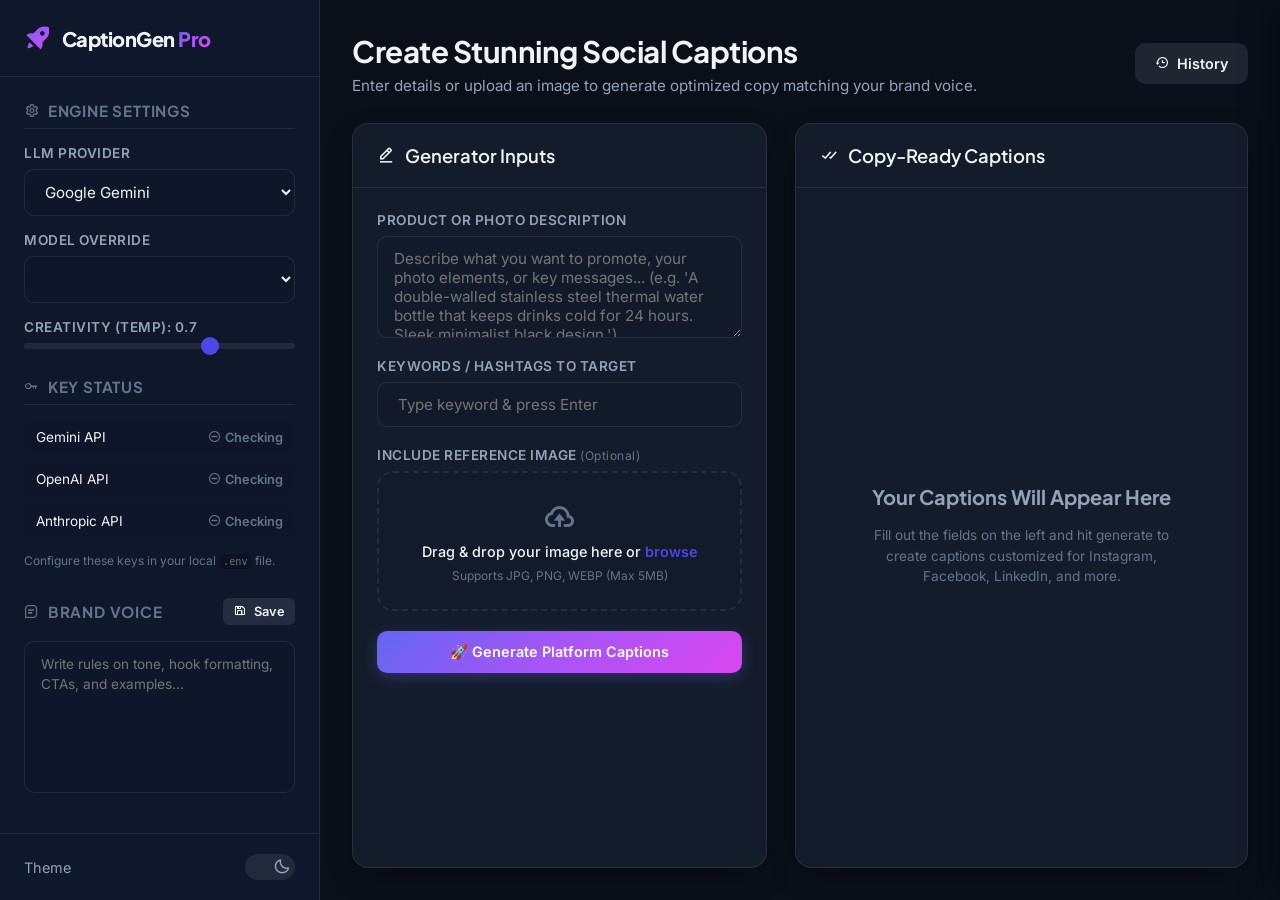
==== static/index.html @ d882953b "Added deepseek model from omniroute" ====
<!DOCTYPE html>
<html lang="en" data-theme="dark">
<head>
    <meta charset="UTF-8">
    <meta name="viewport" content="width=device-width, initial-scale=1.0">
    <title>CaptionGen Pro 🚀 - AI Social Media Caption Generator</title>
    <!-- Google Fonts -->
    <link rel="preconnect" href="https://fonts.googleapis.com">
    <link rel="preconnect" href="https://fonts.gstatic.com" crossorigin>
    <link href="https://fonts.googleapis.com/css2?family=Plus+Jakarta+Sans:wght@300;400;500;600;700;800&family=Inter:wght@300;400;500;600;700&display=swap" rel="stylesheet">
    <!-- Boxicons for modern icons -->
    <link href="https://unpkg.com/boxicons@2.1.4/css/boxicons.min.css" rel="stylesheet">
    <!-- Custom Styles -->
    <link rel="stylesheet" href="/static/styles.css">
</head>
<body>
    <div class="app-container">
        <!-- Sidebar: Configuration & Settings -->
        <aside class="sidebar">
            <div class="sidebar-header">
                <div class="logo">
                    <i class="bx bxs-rocket logo-icon"></i>
                    <span>CaptionGen <span class="accent-text">Pro</span></span>
                </div>
            </div>
            
            <div class="sidebar-content">
                <!-- LLM Provider Settings Card -->
                <div class="settings-group">
                    <h3><i class="bx bx-cog"></i> Engine Settings</h3>
                    
                    <div class="form-control">
                        <label for="provider-select">LLM Provider</label>
                        <select id="provider-select">
                            <option value="gemini">Google Gemini</option>
                            <option value="openai">OpenAI</option>
                            <option value="anthropic">Anthropic (Claude)</option>
                        </select>
                    </div>

                    <div class="form-control">
                        <label for="model-select">Model Override</label>
                        <select id="model-select">
                            <!-- Dynamic options populated by app.js -->
                        </select>
                    </div>

                    <div class="form-control">
                        <label for="temp-slider">Creativity (Temp): <span id="temp-val">0.7</span></label>
                        <input type="range" id="temp-slider" min="0.0" max="1.0" step="0.1" value="0.7">
                    </div>
                </div>

                <!-- API Key Status Badge list -->
                <div class="settings-group">
                    <h3><i class="bx bx-key"></i> Key Status</h3>
                    <div class="status-list">
                        <div class="status-item" id="status-gemini">
                            <span class="status-label">Gemini API</span>
                            <span class="status-indicator pending"><i class="bx bx-minus-circle"></i> Checking</span>
                        </div>
                        <div class="status-item" id="status-openai">
                            <span class="status-label">OpenAI API</span>
                            <span class="status-indicator pending"><i class="bx bx-minus-circle"></i> Checking</span>
                        </div>
                        <div class="status-item" id="status-anthropic">
                            <span class="status-label">Anthropic API</span>
                            <span class="status-indicator pending"><i class="bx bx-minus-circle"></i> Checking</span>
                        </div>
                    </div>
                    <p class="status-tip">Configure these keys in your local <code>.env</code> file.</p>
                </div>

                <!-- Brand Voice Editor Card -->
                <div class="settings-group voice-settings">
                    <div class="voice-header">
                        <h3><i class="bx bx-message-square-detail"></i> Brand Voice</h3>
                        <button id="save-voice-btn" class="btn btn-icon-small" title="Save brand voice rules"><i class="bx bx-save"></i> Save</button>
                    </div>
                    <textarea id="brand-voice-editor" placeholder="Write rules on tone, hook formatting, CTAs, and examples..."></textarea>
                    <span id="voice-save-status" class="save-status-text"></span>
                </div>
            </div>
            
            <div class="sidebar-footer">
                <div class="theme-toggle-container">
                    <span>Theme</span>
                    <button id="theme-toggle-btn" class="theme-btn">
                        <i class="bx bx-moon moon-icon"></i>
                        <i class="bx bx-sun sun-icon"></i>
                    </button>
                </div>
            </div>
        </aside>

        <!-- Main Workspace -->
        <main class="main-content">
            <!-- App Header -->
            <header class="main-header">
                <div class="header-info">
                    <h1>Create Stunning Social Captions</h1>
                    <p>Enter details or upload an image to generate optimized copy matching your brand voice.</p>
                </div>
                <div class="quick-stats">
                    <button class="btn btn-secondary" id="history-toggle-btn"><i class="bx bx-history"></i> History</button>
                </div>
            </header>

            <div class="workspace-grid">
                <!-- Left Panel: Inputs -->
                <section class="workspace-card input-panel">
                    <div class="card-header">
                        <h2><i class="bx bx-edit-alt"></i> Generator Inputs</h2>
                    </div>
                    
                    <form id="generator-form" class="card-body">
                        <!-- Product/Photo Description -->
                        <div class="form-control">
                            <label for="prompt-desc">Product or Photo Description</label>
                            <textarea id="prompt-desc" rows="4" placeholder="Describe what you want to promote, your photo elements, or key messages... (e.g. 'A double-walled stainless steel thermal water bottle that keeps drinks cold for 24 hours. Sleek minimalist black design.')"></textarea>
                        </div>

                        <!-- Keyword Tag Creator -->
                        <div class="form-control">
                            <label for="keyword-input">Keywords / Hashtags to Target</label>
                            <div class="tags-input-container">
                                <div id="tags-badge-list" class="tags-badge-list"></div>
                                <input type="text" id="keyword-input" placeholder="Type keyword & press Enter">
                            </div>
                        </div>

                        <!-- Image Upload Drag-and-Drop Area -->
                        <div class="form-control">
                            <label>Include Reference Image <span class="optional-lbl">(Optional)</span></label>
                            <div class="drop-zone" id="image-drop-zone">
                                <div class="drop-zone-prompt">
                                    <i class="bx bx-cloud-upload upload-icon"></i>
                                    <p class="drop-prompt-text">Drag & drop your image here or <span class="browse-link">browse</span></p>
                                    <p class="drop-mime-text">Supports JPG, PNG, WEBP (Max 5MB)</p>
                                </div>
                                <input type="file" id="image-upload-file" accept="image/*" class="drop-zone-input">
                                <div class="image-preview-container hidden" id="image-preview-container">
                                    <img src="" id="image-preview-img" alt="Uploaded Thumbnail">
                                    <button type="button" class="btn-remove-preview" id="btn-remove-preview" title="Remove image">
                                        <i class="bx bx-x"></i>
                                    </button>
                                </div>
                            </div>
                        </div>

                        <!-- CTA Button -->
                        <button type="submit" class="btn btn-primary btn-generate" id="btn-submit-generate">
                            <span>🚀 Generate Platform Captions</span>
                            <div class="spinner hidden" id="btn-spinner"></div>
                        </button>
                    </form>
                </section>

                <!-- Right Panel: Caption Outputs -->
                <section class="workspace-card output-panel">
                    <div class="card-header">
                        <h2><i class="bx bx-check-double"></i> Copy-Ready Captions</h2>
                        <div class="output-actions">
                            <button id="copy-all-btn" class="btn btn-secondary btn-small hidden"><i class="bx bx-copy-alt"></i> Copy All</button>
                            <button id="download-txt-btn" class="btn btn-secondary btn-small hidden"><i class="bx bx-download"></i> Download</button>
                        </div>
                    </div>
                    
                    <div class="card-body output-body">
                        <!-- Welcome message / Placeholder before generation -->
                        <div class="output-placeholder" id="output-placeholder">
                            <i class="bx bx-magic-wand placeholder-icon"></i>
                            <h3>Your Captions Will Appear Here</h3>
                            <p>Fill out the fields on the left and hit generate to create captions customized for Instagram, Facebook, LinkedIn, and more.</p>
                        </div>

                        <!-- Generation Loading Screen -->
                        <div class="generation-loader hidden" id="generation-loader">
                            <div class="loader-waves">
                                <span></span>
                                <span></span>
                                <span></span>
                            </div>
                            <h3 id="loader-status-text">AI is reading guidelines...</h3>
                            <p>Crafting brand-tailored CTAs and formatting tags...</p>
                        </div>

                        <!-- Caption Outputs Container -->
                        <div class="captions-results-container hidden" id="captions-results-container">
                            
                            <!-- Tab Headers -->
                            <div class="tabs-nav" id="captions-tabs-nav">
                                <button class="tab-btn active" data-platform="instagram"><i class="bx bxl-instagram"></i> Instagram</button>
                                <button class="tab-btn" data-platform="facebook"><i class="bx bxl-facebook-circle"></i> Facebook</button>
                                <button class="tab-btn" data-platform="linkedin"><i class="bx bxl-linkedin-square"></i> LinkedIn</button>
                                <button class="tab-btn" data-platform="variation_1"><i class="bx bx-star"></i> Variation 1</button>
                                <button class="tab-btn" data-platform="variation_2"><i class="bx bx-bulb"></i> Variation 2</button>
                            </div>

                            <!-- Tab Contents -->
                            <div class="tabs-content" id="captions-tabs-content">
                                <!-- Dynamic platform cards loaded by app.js -->
                                <div class="tab-pane active" id="pane-instagram">
                                    <div class="caption-card-meta">
                                        <span class="count-badge" id="char-count-instagram">Characters: 0</span>
                                        <span class="count-badge" id="hashtag-count-instagram">Hashtags: 0</span>
                                        <button class="btn btn-icon-small btn-edit-toggle" data-platform="instagram" title="Edit text"><i class="bx bx-edit"></i> Edit</button>
                                    </div>
                                    <div class="caption-text-area">
                                        <textarea id="text-instagram" readonly class="caption-text-output"></textarea>
                                    </div>
                                    <button class="btn btn-success copy-single-btn" data-platform="instagram">
                                        <i class="bx bx-copy"></i> Copy Instagram Caption
                                    </button>
                                </div>

                                <div class="tab-pane" id="pane-facebook">
                                    <div class="caption-card-meta">
                                        <span class="count-badge" id="char-count-facebook">Characters: 0</span>
                                        <span class="count-badge" id="hashtag-count-facebook">Hashtags: 0</span>
                                        <button class="btn btn-icon-small btn-edit-toggle" data-platform="facebook" title="Edit text"><i class="bx bx-edit"></i> Edit</button>
                                    </div>
                                    <div class="caption-text-area">
                                        <textarea id="text-facebook" readonly class="caption-text-output"></textarea>
                                    </div>
                                    <button class="btn btn-success copy-single-btn" data-platform="facebook">
                                        <i class="bx bx-copy"></i> Copy Facebook Caption
                                    </button>
                                </div>

                                <div class="tab-pane" id="pane-linkedin">
                                    <div class="caption-card-meta">
                                        <span class="count-badge" id="char-count-linkedin">Characters: 0</span>
                                        <span class="count-badge" id="hashtag-count-linkedin">Hashtags: 0</span>
                                        <button class="btn btn-icon-small btn-edit-toggle" data-platform="linkedin" title="Edit text"><i class="bx bx-edit"></i> Edit</button>
                                    </div>
                                    <div class="caption-text-area">
                                        <textarea id="text-linkedin" readonly class="caption-text-output"></textarea>
                                    </div>
                                    <button class="btn btn-success copy-single-btn" data-platform="linkedin">
                                        <i class="bx bx-copy"></i> Copy LinkedIn Caption
                                    </button>
                                </div>

                                <div class="tab-pane" id="pane-variation_1">
                                    <div class="caption-card-meta">
                                        <span class="count-badge" id="char-count-variation_1">Characters: 0</span>
                                        <span class="count-badge" id="hashtag-count-variation_1">Hashtags: 0</span>
                                        <button class="btn btn-icon-small btn-edit-toggle" data-platform="variation_1" title="Edit text"><i class="bx bx-edit"></i> Edit</button>
                                    </div>
                                    <div class="caption-text-area">
                                        <textarea id="text-variation_1" readonly class="caption-text-output"></textarea>
                                    </div>
                                    <button class="btn btn-success copy-single-btn" data-platform="variation_1">
                                        <i class="bx bx-copy"></i> Copy Variation 1
                                    </button>
                                </div>

                                <div class="tab-pane" id="pane-variation_2">
                                    <div class="caption-card-meta">
                                        <span class="count-badge" id="char-count-variation_2">Characters: 0</span>
                                        <span class="count-badge" id="hashtag-count-variation_2">Hashtags: 0</span>
                                        <button class="btn btn-icon-small btn-edit-toggle" data-platform="variation_2" title="Edit text"><i class="bx bx-edit"></i> Edit</button>
                                    </div>
                                    <div class="caption-text-area">
                                        <textarea id="text-variation_2" readonly class="caption-text-output"></textarea>
                                    </div>
                                    <button class="btn btn-success copy-single-btn" data-platform="variation_2">
                                        <i class="bx bx-copy"></i> Copy Variation 2
                                    </button>
                                </div>
                            </div>
                        </div>
                    </div>
                </section>
            </div>
        </main>

        <!-- Slide-out Drawer: Generation History -->
        <div class="history-drawer-overlay" id="history-overlay"></div>
        <div class="history-drawer" id="history-drawer">
            <div class="drawer-header">
                <h2><i class="bx bx-history"></i> Generation History</h2>
                <button id="history-close-btn" class="btn btn-close-drawer"><i class="bx bx-x"></i></button>
            </div>
            <div class="drawer-body" id="history-list-container">
                <!-- Populated dynamically by app.js -->
            </div>
        </div>
    </div>

    <!-- Notification Toast -->
    <div id="toast-notification" class="toast hidden">
        <i class="bx bx-check-circle toast-icon"></i>
        <span id="toast-message" class="toast-message">Copied to clipboard!</span>
    </div>

    <!-- Custom Logic Script -->
    <script src="/static/app.js"></script>
</body>
</html>
---- static/styles.css ----
/* ==============================================================================
   DESIGN SYSTEM - CSS VARIABLES
   ============================================================================== */
:root {
    /* Color Palette - Dark Mode (Default) */
    --bg-main: #0b0f19;
    --bg-sidebar: #0f172a;
    --bg-card: rgba(30, 41, 59, 0.55);
    --border-color: rgba(255, 255, 255, 0.08);
    --border-focus: #6366f1;
    --text-primary: #f1f5f9;
    --text-secondary: #94a3b8;
    --text-muted: #64748b;
    --accent: #4f46e5;
    --accent-gradient: linear-gradient(135deg, #6366f1 0%, #a855f7 50%, #d946ef 100%);
    --accent-glow: rgba(99, 102, 241, 0.15);
    
    /* Semantic Status Colors */
    --color-success: #10b981;
    --color-warning: #f59e0b;
    --color-error: #ef4444;
    --color-info: #06b6d4;
    
    /* Social Brand Colors */
    --color-instagram: linear-gradient(45deg, #f9ce34, #ee2a7b, #6228d7);
    --color-facebook: #1877F2;
    --color-linkedin: #0077B5;
    --color-variation: #ff5722;
    
    /* Layout Configs */
    --sidebar-width: 320px;
    --border-radius-lg: 16px;
    --border-radius-md: 10px;
    --border-radius-sm: 6px;
    --transition-smooth: all 0.3s cubic-bezier(0.4, 0, 0.2, 1);
    --font-main: 'Inter', sans-serif;
    --font-heading: 'Plus Jakarta Sans', sans-serif;
    --box-shadow-premium: 0 10px 30px -10px rgba(0, 0, 0, 0.5);
    --backdrop-blur-val: blur(16px);
}

[data-theme="light"] {
    /* Color Palette - Light Mode */
    --bg-main: #f8fafc;
    --bg-sidebar: #ffffff;
    --bg-card: rgba(255, 255, 255, 0.75);
    --border-color: rgba(0, 0, 0, 0.08);
    --border-focus: #4f46e5;
    --text-primary: #0f172a;
    --text-secondary: #475569;
    --text-muted: #94a3b8;
    --accent: #6366f1;
    --accent-gradient: linear-gradient(135deg, #4f46e5 0%, #8b5cf6 50%, #ec4899 100%);
    --accent-glow: rgba(79, 70, 229, 0.08);
    --box-shadow-premium: 0 10px 30px -10px rgba(0, 0, 0, 0.08);
}

/* ==============================================================================
   RESET & BASE STYLES
   ============================================================================== */
* {
    margin: 0;
    padding: 0;
    box-sizing: border-box;
}

body {
    font-family: var(--font-main);
    background-color: var(--bg-main);
    color: var(--text-primary);
    overflow-x: hidden;
    height: 100vh;
    transition: background-color 0.4s ease, color 0.4s ease;
}

code {
    font-family: Consolas, Monaco, monospace;
    background: rgba(0,0,0,0.2);
    padding: 2px 4px;
    border-radius: 4px;
    font-size: 0.85em;
}

/* ==============================================================================
   LAYOUT & CONTAINERS
   ============================================================================== */
.app-container {
    display: flex;
    width: 100vw;
    height: 100vh;
    position: relative;
}

/* Sidebar Layout */
.sidebar {
    width: var(--sidebar-width);
    background-color: var(--bg-sidebar);
    border-right: 1px solid var(--border-color);
    display: flex;
    flex-direction: column;
    flex-shrink: 0;
    height: 100%;
    z-index: 10;
    transition: var(--transition-smooth);
}

.sidebar-header {
    padding: 24px;
    border-bottom: 1px solid var(--border-color);
}

.logo {
    display: flex;
    align-items: center;
    gap: 10px;
    font-family: var(--font-heading);
    font-size: 1.25rem;
    font-weight: 800;
    letter-spacing: -0.5px;
}

.logo-icon {
    font-size: 1.75rem;
    background: var(--accent-gradient);
    -webkit-background-clip: text;
    -webkit-text-fill-color: transparent;
}

.accent-text {
    background: var(--accent-gradient);
    -webkit-background-clip: text;
    -webkit-text-fill-color: transparent;
}

.sidebar-content {
    flex: 1;
    overflow-y: auto;
    padding: 24px;
    display: flex;
    flex-direction: column;
    gap: 28px;
}

/* Scrollbar customization */
::-webkit-scrollbar {
    width: 6px;
    height: 6px;
}
::-webkit-scrollbar-track {
    background: transparent;
}
::-webkit-scrollbar-thumb {
    background: rgba(100, 116, 139, 0.2);
    border-radius: 10px;
}
::-webkit-scrollbar-thumb:hover {
    background: rgba(100, 116, 139, 0.4);
}

.sidebar-footer {
    padding: 20px 24px;
    border-top: 1px solid var(--border-color);
}

/* Main Content Workspace */
.main-content {
    flex: 1;
    display: flex;
    flex-direction: column;
    height: 100%;
    overflow-y: auto;
    padding: 32px;
}

.main-header {
    display: flex;
    justify-content: space-between;
    align-items: center;
    margin-bottom: 28px;
    gap: 20px;
}

.main-header h1 {
    font-family: var(--font-heading);
    font-size: 1.85rem;
    font-weight: 700;
    letter-spacing: -0.5px;
    margin-bottom: 6px;
}

.main-header p {
    color: var(--text-secondary);
    font-size: 0.95rem;
}

.workspace-grid {
    display: grid;
    grid-template-columns: 1.1fr 1.2fr;
    gap: 28px;
    flex: 1;
    min-height: 0;
}

/* ==============================================================================
   CARDS & WRAPPERS
   ============================================================================== */
.workspace-card {
    background: var(--bg-card);
    backdrop-filter: var(--backdrop-blur-val);
    -webkit-backdrop-filter: var(--backdrop-blur-val);
    border: 1px solid var(--border-color);
    border-radius: var(--border-radius-lg);
    box-shadow: var(--box-shadow-premium);
    display: flex;
    flex-direction: column;
    overflow: hidden;
    transition: var(--transition-smooth);
}

.workspace-card:hover {
    box-shadow: 0 15px 35px -12px rgba(0, 0, 0, 0.15);
}

.card-header {
    padding: 20px 24px;
    border-bottom: 1px solid var(--border-color);
    display: flex;
    justify-content: space-between;
    align-items: center;
}

.card-header h2 {
    font-family: var(--font-heading);
    font-size: 1.15rem;
    font-weight: 600;
    display: flex;
    align-items: center;
    gap: 10px;
}

.card-body {
    padding: 24px;
    flex: 1;
    overflow-y: auto;
    display: flex;
    flex-direction: column;
    gap: 20px;
}

/* ==============================================================================
   FORM CONTROLS & INPUTS
   ============================================================================== */
.form-control {
    display: flex;
    flex-direction: column;
    gap: 8px;
}

.form-control label {
    font-size: 0.85rem;
    font-weight: 600;
    letter-spacing: 0.5px;
    text-transform: uppercase;
    color: var(--text-secondary);
}

.optional-lbl {
    font-size: 0.75rem;
    text-transform: none;
    color: var(--text-muted);
    font-weight: 400;
}

input[type="text"],
select,
textarea {
    background-color: rgba(15, 23, 42, 0.3);
    border: 1px solid var(--border-color);
    border-radius: var(--border-radius-md);
    color: var(--text-primary);
    padding: 12px 16px;
    font-family: var(--font-main);
    font-size: 0.95rem;
    width: 100%;
    outline: none;
    transition: var(--transition-smooth);
}

[data-theme="light"] input[type="text"],
[data-theme="light"] select,
[data-theme="light"] textarea {
    background-color: rgba(255, 255, 255, 0.8);
}

input[type="text"]:focus,
select:focus,
textarea:focus {
    border-color: var(--border-focus);
    box-shadow: 0 0 0 3px var(--accent-glow);
}

/* Slider Style */
input[type="range"] {
    -webkit-appearance: none;
    width: 100%;
    height: 6px;
    border-radius: 3px;
    background: var(--border-color);
    outline: none;
}

input[type="range"]::-webkit-slider-thumb {
    -webkit-appearance: none;
    width: 18px;
    height: 18px;
    border-radius: 50%;
    background: var(--accent);
    cursor: pointer;
    transition: transform 0.1s ease;
}

input[type="range"]::-webkit-slider-thumb:hover {
    transform: scale(1.15);
}

/* ==============================================================================
   BUTTONS
   ============================================================================== */
.btn {
    display: inline-flex;
    align-items: center;
    justify-content: center;
    gap: 8px;
    font-family: var(--font-main);
    font-weight: 600;
    font-size: 0.9rem;
    padding: 12px 20px;
    border-radius: var(--border-radius-md);
    cursor: pointer;
    border: none;
    transition: var(--transition-smooth);
    outline: none;
}

.btn-primary {
    background: var(--accent-gradient);
    color: #ffffff;
    box-shadow: 0 4px 15px rgba(99, 102, 241, 0.3);
}

.btn-primary:hover {
    opacity: 0.95;
    transform: translateY(-2px);
    box-shadow: 0 6px 20px rgba(99, 102, 241, 0.45);
}

.btn-primary:active {
    transform: translateY(0);
}

.btn-secondary {
    background-color: rgba(148, 163, 184, 0.15);
    color: var(--text-primary);
}

.btn-secondary:hover {
    background-color: rgba(148, 163, 184, 0.25);
}

.btn-success {
    background-color: var(--color-success);
    color: #ffffff;
}

.btn-success:hover {
    background-color: #059669;
    box-shadow: 0 4px 12px rgba(16, 185, 129, 0.2);
}

.btn-small {
    padding: 8px 14px;
    font-size: 0.8rem;
    border-radius: var(--border-radius-sm);
}

.btn-icon-small {
    padding: 6px 10px;
    font-size: 0.8rem;
    border-radius: var(--border-radius-sm);
    background-color: rgba(148, 163, 184, 0.15);
    color: var(--text-primary);
}

.btn-icon-small:hover {
    background-color: rgba(148, 163, 184, 0.3);
}

/* ==============================================================================
   KEYWORD TAGGING
   ============================================================================== */
.tags-input-container {
    display: flex;
    flex-wrap: wrap;
    align-items: center;
    gap: 8px;
    background-color: rgba(15, 23, 42, 0.3);
    border: 1px solid var(--border-color);
    border-radius: var(--border-radius-md);
    padding: 6px 12px;
    transition: var(--transition-smooth);
}

[data-theme="light"] .tags-input-container {
    background-color: rgba(255, 255, 255, 0.8);
}

.tags-input-container:focus-within {
    border-color: var(--border-focus);
    box-shadow: 0 0 0 3px var(--accent-glow);
}

.tags-input-container input {
    border: none !important;
    background: transparent !important;
    padding: 6px 0 !important;
    margin: 0;
    width: auto;
    flex-grow: 1;
    min-width: 120px;
    box-shadow: none !important;
}

.tags-badge-list {
    display: flex;
    flex-wrap: wrap;
    gap: 6px;
}

.tag-badge {
    display: inline-flex;
    align-items: center;
    gap: 6px;
    background: rgba(99, 102, 241, 0.15);
    color: #818cf8;
    border: 1px solid rgba(99, 102, 241, 0.3);
    padding: 4px 8px;
    border-radius: var(--border-radius-sm);
    font-size: 0.8rem;
    font-weight: 500;
    animation: badgePopIn 0.2s ease-out;
}

[data-theme="light"] .tag-badge {
    background: rgba(79, 70, 229, 0.08);
    color: #4f46e5;
    border: 1px solid rgba(79, 70, 229, 0.2);
}

.tag-badge i {
    cursor: pointer;
    font-size: 0.9rem;
    border-radius: 50%;
}

.tag-badge i:hover {
    color: var(--color-error);
}

@keyframes badgePopIn {
    0% { transform: scale(0.85); opacity: 0; }
    100% { transform: scale(1); opacity: 1; }
}

/* ==============================================================================
   IMAGE DRAG & DROP ZONE
   ============================================================================== */
.drop-zone {
    height: 140px;
    border: 2px dashed var(--border-color);
    border-radius: var(--border-radius-lg);
    display: flex;
    justify-content: center;
    align-items: center;
    position: relative;
    cursor: pointer;
    background-color: rgba(15, 23, 42, 0.15);
    transition: var(--transition-smooth);
}

[data-theme="light"] .drop-zone {
    background-color: rgba(255, 255, 255, 0.4);
}

.drop-zone.drag-over {
    border-color: var(--accent);
    background-color: var(--accent-glow);
}

.drop-zone-prompt {
    display: flex;
    flex-direction: column;
    align-items: center;
    gap: 8px;
    text-align: center;
    pointer-events: none;
    z-index: 1;
}

.upload-icon {
    font-size: 2.2rem;
    color: var(--text-muted);
}

.drop-prompt-text {
    font-weight: 500;
    font-size: 0.9rem;
}

.browse-link {
    color: var(--accent);
    font-weight: 600;
}

.drop-mime-text {
    font-size: 0.75rem;
    color: var(--text-muted);
}

.drop-zone-input {
    position: absolute;
    width: 100%;
    height: 100%;
    opacity: 0;
    cursor: pointer;
    z-index: 2;
}

.image-preview-container {
    position: absolute;
    top: 0;
    left: 0;
    width: 100%;
    height: 100%;
    background-color: var(--bg-sidebar);
    border-radius: calc(var(--border-radius-lg) - 2px);
    display: flex;
    justify-content: center;
    align-items: center;
    overflow: hidden;
    z-index: 3;
    animation: fadeIn 0.3s ease;
}

.image-preview-container img {
    height: 100%;
    width: 100%;
    object-fit: contain;
    padding: 10px;
}

.btn-remove-preview {
    position: absolute;
    top: 8px;
    right: 8px;
    width: 28px;
    height: 28px;
    border-radius: 50%;
    background-color: rgba(15, 23, 42, 0.8);
    color: #ffffff;
    border: 1px solid rgba(255, 255, 255, 0.2);
    display: flex;
    justify-content: center;
    align-items: center;
    cursor: pointer;
    z-index: 4;
    transition: var(--transition-smooth);
}

.btn-remove-preview:hover {
    background-color: var(--color-error);
    transform: scale(1.1);
}

/* ==============================================================================
   ENGINE & STATUS SETTINGS
   ============================================================================== */
.settings-group {
    display: flex;
    flex-direction: column;
    gap: 16px;
}

.settings-group h3 {
    font-family: var(--font-heading);
    font-size: 0.95rem;
    font-weight: 700;
    text-transform: uppercase;
    letter-spacing: 0.8px;
    color: var(--text-muted);
    border-bottom: 1px solid var(--border-color);
    padding-bottom: 8px;
    display: flex;
    align-items: center;
    gap: 8px;
}

.status-list {
    display: flex;
    flex-direction: column;
    gap: 10px;
}

.status-item {
    display: flex;
    justify-content: space-between;
    align-items: center;
    font-size: 0.85rem;
    background: rgba(15, 23, 42, 0.2);
    padding: 8px 12px;
    border-radius: var(--border-radius-md);
}

[data-theme="light"] .status-item {
    background: rgba(0, 0, 0, 0.03);
}

.status-indicator {
    font-weight: 600;
    display: inline-flex;
    align-items: center;
    gap: 4px;
    font-size: 0.8rem;
}

.status-indicator.configured {
    color: var(--color-success);
}

.status-indicator.missing {
    color: var(--color-warning);
}

.status-indicator.pending {
    color: var(--text-muted);
}

.status-tip {
    font-size: 0.75rem;
    color: var(--text-muted);
    line-height: 1.4;
}

/* Brand Voice Editor Card */
.voice-settings {
    flex-grow: 1;
    min-height: 180px;
}

.voice-header {
    display: flex;
    justify-content: space-between;
    align-items: center;
}

.voice-header h3 {
    border: none;
    padding: 0;
}

#brand-voice-editor {
    flex: 1;
    resize: none;
    font-size: 0.85rem;
    line-height: 1.5;
}

.save-status-text {
    font-size: 0.75rem;
    transition: var(--transition-smooth);
}
.save-status-text.success {
    color: var(--color-success);
}
.save-status-text.error {
    color: var(--color-error);
}

/* =theme toggler= */
.theme-toggle-container {
    display: flex;
    justify-content: space-between;
    align-items: center;
    font-size: 0.9rem;
    color: var(--text-secondary);
}

.theme-btn {
    background: var(--border-color);
    border: none;
    width: 50px;
    height: 26px;
    border-radius: 13px;
    cursor: pointer;
    display: flex;
    align-items: center;
    position: relative;
    padding: 0 4px;
    transition: var(--transition-smooth);
}

.theme-btn i {
    font-size: 1.1rem;
    color: var(--text-secondary);
}

.theme-btn .moon-icon {
    display: block;
    margin-left: auto;
}
.theme-btn .sun-icon {
    display: none;
}

[data-theme="light"] .theme-btn {
    background-color: var(--accent);
}
[data-theme="light"] .theme-btn i {
    color: #ffffff;
}
[data-theme="light"] .theme-btn .moon-icon {
    display: none;
}
[data-theme="light"] .theme-btn .sun-icon {
    display: block;
}

/* ==============================================================================
   OUTPUT SCREEN DESIGN
   ============================================================================== */
.output-body {
    display: flex;
    flex-direction: column;
    justify-content: stretch;
    height: 100%;
}

.output-placeholder {
    display: flex;
    flex-direction: column;
    align-items: center;
    justify-content: center;
    text-align: center;
    height: 100%;
    color: var(--text-muted);
    gap: 16px;
    margin: auto 0;
}

.placeholder-icon {
    font-size: 4rem;
    background: var(--accent-gradient);
    -webkit-background-clip: text;
    -webkit-text-fill-color: transparent;
    opacity: 0.65;
}

.output-placeholder h3 {
    font-family: var(--font-heading);
    color: var(--text-secondary);
    font-size: 1.25rem;
}

.output-placeholder p {
    max-width: 320px;
    font-size: 0.85rem;
    line-height: 1.5;
}

/* Loading animations */
.generation-loader {
    display: flex;
    flex-direction: column;
    align-items: center;
    justify-content: center;
    height: 100%;
    margin: auto 0;
    gap: 16px;
    text-align: center;
}

.loader-waves {
    display: flex;
    align-items: center;
    gap: 6px;
}

.loader-waves span {
    width: 6px;
    height: 24px;
    background: var(--accent-gradient);
    border-radius: 3px;
    animation: waveEffect 1.2s ease-in-out infinite;
}

.loader-waves span:nth-child(2) {
    animation-delay: 0.2s;
}

.loader-waves span:nth-child(3) {
    animation-delay: 0.4s;
}

@keyframes waveEffect {
    0%, 100% { transform: scaleY(0.4); }
    50% { transform: scaleY(1.3); }
}

.generation-loader h3 {
    font-family: var(--font-heading);
    font-size: 1.15rem;
}

.generation-loader p {
    color: var(--text-secondary);
    font-size: 0.85rem;
}

/* Captions Content Panel */
.captions-results-container {
    display: flex;
    flex-direction: column;
    height: 100%;
    gap: 20px;
}

.tabs-nav {
    display: flex;
    gap: 8px;
    border-bottom: 1px solid var(--border-color);
    padding-bottom: 12px;
    overflow-x: auto;
}

.tab-btn {
    display: flex;
    align-items: center;
    gap: 6px;
    padding: 8px 14px;
    border-radius: var(--border-radius-md);
    border: 1px solid transparent;
    background: transparent;
    color: var(--text-secondary);
    font-family: var(--font-main);
    font-weight: 600;
    font-size: 0.85rem;
    cursor: pointer;
    white-space: nowrap;
    transition: var(--transition-smooth);
}

.tab-btn:hover {
    color: var(--text-primary);
    background: rgba(148, 163, 184, 0.1);
}

.tab-btn.active {
    background: var(--accent-glow);
    border-color: rgba(99, 102, 241, 0.2);
    color: #818cf8;
}

[data-theme="light"] .tab-btn.active {
    color: var(--accent);
}

/* Handle Platform Specific Borders on active states */
.tab-btn.active[data-platform="instagram"] { border-color: #ee2a7b; color: #ee2a7b; }
.tab-btn.active[data-platform="facebook"] { border-color: var(--color-facebook); color: var(--color-facebook); }
.tab-btn.active[data-platform="linkedin"] { border-color: var(--color-linkedin); color: var(--color-linkedin); }
.tab-btn.active[data-platform="variation_1"] { border-color: var(--color-variation); color: var(--color-variation); }
.tab-btn.active[data-platform="variation_2"] { border-color: var(--color-variation); color: var(--color-variation); }

.tabs-content {
    flex: 1;
    position: relative;
    height: 100%;
}

.tab-pane {
    display: none;
    flex-direction: column;
    height: 100%;
    gap: 16px;
    animation: fadeIn 0.3s ease;
}

.tab-pane.active {
    display: flex;
}

.caption-card-meta {
    display: flex;
    gap: 8px;
    align-items: center;
}

.count-badge {
    background-color: rgba(148, 163, 184, 0.1);
    border: 1px solid var(--border-color);
    padding: 6px 12px;
    border-radius: var(--border-radius-sm);
    font-size: 0.75rem;
    font-weight: 500;
    color: var(--text-secondary);
}

.btn-edit-toggle {
    margin-left: auto;
}

.caption-text-area {
    flex: 1;
    min-height: 220px;
    border-radius: var(--border-radius-lg);
    overflow: hidden;
    position: relative;
}

.caption-text-output {
    width: 100%;
    height: 100%;
    resize: none !important;
    border: 1px solid var(--border-color);
    padding: 20px;
    line-height: 1.6;
    font-size: 0.95rem;
    border-radius: var(--border-radius-lg);
    background-color: rgba(15, 23, 42, 0.4) !important;
}

[data-theme="light"] .caption-text-output {
    background-color: rgba(255, 255, 255, 0.9) !important;
}

.caption-text-output:not([readonly]) {
    border-color: var(--border-focus);
    box-shadow: 0 0 0 3px var(--accent-glow);
}

.copy-single-btn {
    width: 100%;
}

/* ==============================================================================
   DRAWER - HISTORY SLIDE OUT
   ============================================================================== */
.history-drawer-overlay {
    position: fixed;
    top: 0;
    left: 0;
    width: 100vw;
    height: 100vh;
    background-color: rgba(0, 0, 0, 0.6);
    backdrop-filter: blur(4px);
    z-index: 99;
    opacity: 0;
    pointer-events: none;
    transition: var(--transition-smooth);
}

.history-drawer-overlay.active {
    opacity: 1;
    pointer-events: auto;
}

.history-drawer {
    position: fixed;
    top: 0;
    right: -420px;
    width: 420px;
    height: 100vh;
    background-color: var(--bg-sidebar);
    border-left: 1px solid var(--border-color);
    box-shadow: -10px 0 30px rgba(0,0,0,0.3);
    z-index: 100;
    display: flex;
    flex-direction: column;
    transition: var(--transition-smooth);
}

.history-drawer.active {
    right: 0;
}

.drawer-header {
    padding: 24px;
    border-bottom: 1px solid var(--border-color);
    display: flex;
    justify-content: space-between;
    align-items: center;
}

.drawer-header h2 {
    font-family: var(--font-heading);
    font-size: 1.25rem;
    font-weight: 700;
    display: flex;
    align-items: center;
    gap: 10px;
}

.btn-close-drawer {
    background: transparent;
    border: none;
    color: var(--text-secondary);
    font-size: 1.5rem;
    cursor: pointer;
}

.btn-close-drawer:hover {
    color: var(--text-primary);
}

.drawer-body {
    flex: 1;
    overflow-y: auto;
    padding: 24px;
    display: flex;
    flex-direction: column;
    gap: 18px;
}

.history-card {
    background-color: rgba(148, 163, 184, 0.05);
    border: 1px solid var(--border-color);
    border-radius: var(--border-radius-md);
    padding: 16px;
    display: flex;
    flex-direction: column;
    gap: 12px;
    transition: var(--transition-smooth);
    cursor: pointer;
}

.history-card:hover {
    background-color: rgba(148, 163, 184, 0.1);
    transform: translateY(-2px);
    border-color: rgba(99, 102, 241, 0.3);
}

.history-meta {
    display: flex;
    justify-content: space-between;
    align-items: center;
    font-size: 0.75rem;
    color: var(--text-muted);
}

.history-provider-badge {
    background-color: rgba(99, 102, 241, 0.15);
    color: #818cf8;
    padding: 2px 6px;
    border-radius: 4px;
    font-weight: 600;
}

.history-desc {
    font-size: 0.85rem;
    line-height: 1.5;
    font-weight: 500;
    display: -webkit-box;
    -webkit-line-clamp: 2;
    -webkit-box-orient: vertical;
    overflow: hidden;
}

.history-tags {
    display: flex;
    flex-wrap: wrap;
    gap: 4px;
}

.history-tag-badge {
    background-color: rgba(148, 163, 184, 0.1);
    padding: 2px 6px;
    border-radius: 4px;
    font-size: 0.7rem;
    color: var(--text-secondary);
}

/* ==============================================================================
   TOAST & UTILITIES
   ============================================================================== */
.toast {
    position: fixed;
    bottom: 32px;
    right: 32px;
    background-color: #0f172a;
    color: #ffffff;
    border: 1px solid rgba(16, 185, 129, 0.3);
    padding: 14px 22px;
    border-radius: var(--border-radius-md);
    box-shadow: 0 10px 25px -5px rgba(0,0,0,0.3);
    display: inline-flex;
    align-items: center;
    gap: 10px;
    z-index: 1000;
    transition: var(--transition-smooth);
    animation: slideUp 0.3s cubic-bezier(0.16, 1, 0.3, 1);
}

[data-theme="light"] .toast {
    background-color: #ffffff;
    color: #0f172a;
    box-shadow: 0 10px 25px -5px rgba(0,0,0,0.1);
}

.toast-icon {
    font-size: 1.3rem;
    color: var(--color-success);
}

.toast-message {
    font-size: 0.85rem;
    font-weight: 600;
}

.hidden {
    display: none !important;
}

/* Animations */
@keyframes fadeIn {
    from { opacity: 0; transform: translateY(4px); }
    to { opacity: 1; transform: translateY(0); }
}

@keyframes slideUp {
    from { opacity: 0; transform: translateY(12px); }
    to { opacity: 1; transform: translateY(0); }
}

/* ==============================================================================
   RESPONSIVE DESIGN (MEDIA QUERIES)
   ============================================================================== */
@media (max-width: 1024px) {
    .workspace-grid {
        grid-template-columns: 1fr;
        height: auto;
        overflow-y: visible;
    }
    
    .sidebar {
        width: 80px;
        align-items: center;
    }
    
    .sidebar-header .logo span, 
    .sidebar-content h3, 
    .sidebar-content .form-control,
    .sidebar-content .status-list,
    .sidebar-content .status-tip,
    .sidebar-content .voice-settings,
    .sidebar-footer span {
        display: none !important;
    }
    
    .sidebar-header {
        padding: 20px 0;
    }
    
    .logo {
        justify-content: center;
    }
    
    .sidebar-content {
        padding: 16px 0;
        gap: 20px;
    }
    
    .main-content {
        padding: 24px;
    }
    
    .theme-toggle-container {
        justify-content: center;
    }
}

@media (max-width: 640px) {
    .app-container {
        flex-direction: column;
    }
    
    .sidebar {
        width: 100%;
        height: 60px;
        flex-direction: row;
        justify-content: space-between;
        align-items: center;
        border-right: none;
        border-bottom: 1px solid var(--border-color);
        padding: 0 16px;
    }
    
    .sidebar-header {
        padding: 0;
        border-bottom: none;
    }
    
    .sidebar-content {
        display: none !important;
    }
    
    .sidebar-footer {
        padding: 0;
        border-top: none;
    }
    
    .main-content {
        padding: 16px;
    }
    
    .main-header {
        flex-direction: column;
        align-items: flex-start;
        gap: 12px;
        margin-bottom: 20px;
    }
    
    .main-header h1 {
        font-size: 1.5rem;
    }
    
    .card-header {
        padding: 16px;
    }
    
    .card-body {
        padding: 16px;
    }
    
    .tabs-nav {
        gap: 4px;
    }
    
    .tab-btn {
        padding: 6px 10px;
        font-size: 0.8rem;
    }
}
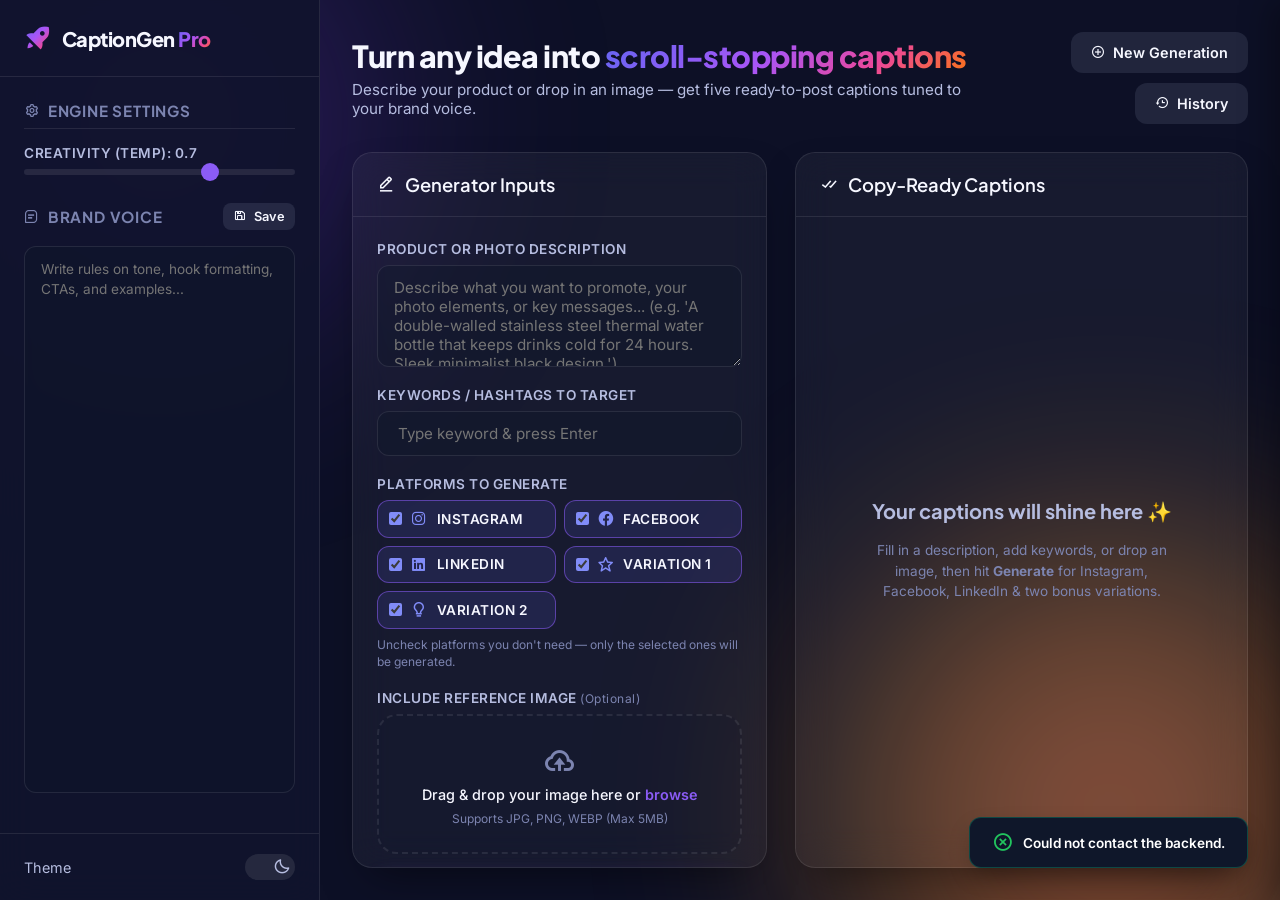
==== commit 2cb5694f: "Improved UI and added extension" ====
--- a/static/index.html
+++ b/static/index.html
@@ -3,6 +3,7 @@
 <head>
     <meta charset="UTF-8">
     <meta name="viewport" content="width=device-width, initial-scale=1.0">
+    <link rel="icon" type="image/svg+xml" href="/static/favicon.svg">
     <title>CaptionGen Pro 🚀 - AI Social Media Caption Generator</title>
     <!-- Google Fonts -->
     <link rel="preconnect" href="https://fonts.googleapis.com">
@@ -11,7 +12,7 @@
     <!-- Boxicons for modern icons -->
     <link href="https://unpkg.com/boxicons@2.1.4/css/boxicons.min.css" rel="stylesheet">
     <!-- Custom Styles -->
-    <link rel="stylesheet" href="/static/styles.css">
+    <link rel="stylesheet" href="/static/styles.css?v=3">
 </head>
 <body>
     <div class="app-container">
@@ -25,50 +26,14 @@
             </div>
             
             <div class="sidebar-content">
-                <!-- LLM Provider Settings Card -->
+                <!-- Engine Settings Card -->
                 <div class="settings-group">
                     <h3><i class="bx bx-cog"></i> Engine Settings</h3>
                     
                     <div class="form-control">
-                        <label for="provider-select">LLM Provider</label>
-                        <select id="provider-select">
-                            <option value="gemini">Google Gemini</option>
-                            <option value="openai">OpenAI</option>
-                            <option value="anthropic">Anthropic (Claude)</option>
-                        </select>
-                    </div>
-
-                    <div class="form-control">
-                        <label for="model-select">Model Override</label>
-                        <select id="model-select">
-                            <!-- Dynamic options populated by app.js -->
-                        </select>
-                    </div>
-
-                    <div class="form-control">
                         <label for="temp-slider">Creativity (Temp): <span id="temp-val">0.7</span></label>
                         <input type="range" id="temp-slider" min="0.0" max="1.0" step="0.1" value="0.7">
                     </div>
-                </div>
-
-                <!-- API Key Status Badge list -->
-                <div class="settings-group">
-                    <h3><i class="bx bx-key"></i> Key Status</h3>
-                    <div class="status-list">
-                        <div class="status-item" id="status-gemini">
-                            <span class="status-label">Gemini API</span>
-                            <span class="status-indicator pending"><i class="bx bx-minus-circle"></i> Checking</span>
-                        </div>
-                        <div class="status-item" id="status-openai">
-                            <span class="status-label">OpenAI API</span>
-                            <span class="status-indicator pending"><i class="bx bx-minus-circle"></i> Checking</span>
-                        </div>
-                        <div class="status-item" id="status-anthropic">
-                            <span class="status-label">Anthropic API</span>
-                            <span class="status-indicator pending"><i class="bx bx-minus-circle"></i> Checking</span>
-                        </div>
-                    </div>
-                    <p class="status-tip">Configure these keys in your local <code>.env</code> file.</p>
                 </div>
 
                 <!-- Brand Voice Editor Card -->
@@ -98,10 +63,11 @@
             <!-- App Header -->
             <header class="main-header">
                 <div class="header-info">
-                    <h1>Create Stunning Social Captions</h1>
-                    <p>Enter details or upload an image to generate optimized copy matching your brand voice.</p>
+                    <h1>Turn any idea into <span class="gradient-text">scroll-stopping captions</span></h1>
+                    <p>Describe your product or drop in an image — get five ready-to-post captions tuned to your brand voice.</p>
                 </div>
                 <div class="quick-stats">
+                    <button class="btn btn-secondary" id="new-gen-btn" title="Save current captions and start fresh"><i class="bx bx-plus-circle"></i> New Generation</button>
                     <button class="btn btn-secondary" id="history-toggle-btn"><i class="bx bx-history"></i> History</button>
                 </div>
             </header>
@@ -127,6 +93,34 @@
                                 <div id="tags-badge-list" class="tags-badge-list"></div>
                                 <input type="text" id="keyword-input" placeholder="Type keyword & press Enter">
                             </div>
+                        </div>
+
+                        <!-- Platform Selection -->
+                        <div class="form-control">
+                            <label>Platforms to Generate</label>
+                            <div class="platform-grid">
+                                <label class="platform-option">
+                                    <input type="checkbox" class="platform-check" value="instagram" checked>
+                                    <i class="bx bxl-instagram"></i> Instagram
+                                </label>
+                                <label class="platform-option">
+                                    <input type="checkbox" class="platform-check" value="facebook" checked>
+                                    <i class="bx bxl-facebook-circle"></i> Facebook
+                                </label>
+                                <label class="platform-option">
+                                    <input type="checkbox" class="platform-check" value="linkedin" checked>
+                                    <i class="bx bxl-linkedin-square"></i> LinkedIn
+                                </label>
+                                <label class="platform-option">
+                                    <input type="checkbox" class="platform-check" value="variation_1" checked>
+                                    <i class="bx bx-star"></i> Variation 1
+                                </label>
+                                <label class="platform-option">
+                                    <input type="checkbox" class="platform-check" value="variation_2" checked>
+                                    <i class="bx bx-bulb"></i> Variation 2
+                                </label>
+                            </div>
+                            <p class="platform-hint">Uncheck platforms you don't need — only the selected ones will be generated.</p>
                         </div>
 
                         <!-- Image Upload Drag-and-Drop Area -->
@@ -150,7 +144,7 @@
 
                         <!-- CTA Button -->
                         <button type="submit" class="btn btn-primary btn-generate" id="btn-submit-generate">
-                            <span>🚀 Generate Platform Captions</span>
+                            <span>🚀 Generate My Captions</span>
                             <div class="spinner hidden" id="btn-spinner"></div>
                         </button>
                     </form>
@@ -170,8 +164,8 @@
                         <!-- Welcome message / Placeholder before generation -->
                         <div class="output-placeholder" id="output-placeholder">
                             <i class="bx bx-magic-wand placeholder-icon"></i>
-                            <h3>Your Captions Will Appear Here</h3>
-                            <p>Fill out the fields on the left and hit generate to create captions customized for Instagram, Facebook, LinkedIn, and more.</p>
+                            <h3>Your captions will shine here ✨</h3>
+                            <p>Fill in a description, add keywords, or drop an image, then hit <strong>Generate</strong> for Instagram, Facebook, LinkedIn &amp; two bonus variations.</p>
                         </div>
 
                         <!-- Generation Loading Screen -->
@@ -281,7 +275,10 @@
         <div class="history-drawer" id="history-drawer">
             <div class="drawer-header">
                 <h2><i class="bx bx-history"></i> Generation History</h2>
-                <button id="history-close-btn" class="btn btn-close-drawer"><i class="bx bx-x"></i></button>
+                <div class="drawer-actions">
+                    <button id="history-clear-btn" class="btn btn-icon-small btn-danger" title="Delete all of your history"><i class="bx bx-trash"></i> Clear All</button>
+                    <button id="history-close-btn" class="btn btn-close-drawer"><i class="bx bx-x"></i></button>
+                </div>
             </div>
             <div class="drawer-body" id="history-list-container">
                 <!-- Populated dynamically by app.js -->
@@ -296,6 +293,6 @@
     </div>
 
     <!-- Custom Logic Script -->
-    <script src="/static/app.js"></script>
+    <script src="/static/app.js?v=4"></script>
 </body>
 </html>
--- a/static/styles.css
+++ b/static/styles.css
@@ -2,57 +2,63 @@
    DESIGN SYSTEM - CSS VARIABLES
    ============================================================================== */
 :root {
-    /* Color Palette - Dark Mode (Default) */
-    --bg-main: #0b0f19;
-    --bg-sidebar: #0f172a;
-    --bg-card: rgba(30, 41, 59, 0.55);
-    --border-color: rgba(255, 255, 255, 0.08);
-    --border-focus: #6366f1;
-    --text-primary: #f1f5f9;
-    --text-secondary: #94a3b8;
-    --text-muted: #64748b;
-    --accent: #4f46e5;
-    --accent-gradient: linear-gradient(135deg, #6366f1 0%, #a855f7 50%, #d946ef 100%);
-    --accent-glow: rgba(99, 102, 241, 0.15);
-    
+    /* Color Palette - Fresh Vibrancy (Default Dark) */
+    --bg-main: #0d1026;
+    --bg-sidebar: rgba(17, 20, 45, 0.92);
+    --bg-card: rgba(255, 255, 255, 0.045);
+    --border-color: rgba(255, 255, 255, 0.09);
+    --border-focus: #8b5cf6;
+    --text-primary: #f6f7ff;
+    --text-secondary: #b6bde0;
+    --text-muted: #7c84b0;
+    --accent: #8b5cf6;
+    --accent-2: #ec4899;
+    --accent-3: #f59e0b;
+    --accent-gradient: linear-gradient(135deg, #6366f1 0%, #a855f7 45%, #ec4899 75%, #f97316 100%);
+    --accent-glow: rgba(139, 92, 246, 0.18);
+    --card-glow: rgba(139, 92, 246, 0.12);
+
     /* Semantic Status Colors */
-    --color-success: #10b981;
+    --color-success: #22c55e;
     --color-warning: #f59e0b;
-    --color-error: #ef4444;
-    --color-info: #06b6d4;
-    
+    --color-error: #f43f5e;
+    --color-info: #22d3ee;
+
     /* Social Brand Colors */
     --color-instagram: linear-gradient(45deg, #f9ce34, #ee2a7b, #6228d7);
     --color-facebook: #1877F2;
     --color-linkedin: #0077B5;
     --color-variation: #ff5722;
-    
+
     /* Layout Configs */
     --sidebar-width: 320px;
-    --border-radius-lg: 16px;
-    --border-radius-md: 10px;
-    --border-radius-sm: 6px;
+    --border-radius-lg: 20px;
+    --border-radius-md: 12px;
+    --border-radius-sm: 8px;
     --transition-smooth: all 0.3s cubic-bezier(0.4, 0, 0.2, 1);
     --font-main: 'Inter', sans-serif;
     --font-heading: 'Plus Jakarta Sans', sans-serif;
-    --box-shadow-premium: 0 10px 30px -10px rgba(0, 0, 0, 0.5);
-    --backdrop-blur-val: blur(16px);
+    --box-shadow-premium: 0 20px 45px -18px rgba(0, 0, 0, 0.55);
+    --backdrop-blur-val: blur(18px);
 }
 
 [data-theme="light"] {
-    /* Color Palette - Light Mode */
-    --bg-main: #f8fafc;
-    --bg-sidebar: #ffffff;
+    /* Color Palette - Light, Airy & Fresh */
+    --bg-main: #f4f5ff;
+    --bg-sidebar: rgba(255, 255, 255, 0.92);
     --bg-card: rgba(255, 255, 255, 0.75);
-    --border-color: rgba(0, 0, 0, 0.08);
-    --border-focus: #4f46e5;
-    --text-primary: #0f172a;
-    --text-secondary: #475569;
-    --text-muted: #94a3b8;
-    --accent: #6366f1;
-    --accent-gradient: linear-gradient(135deg, #4f46e5 0%, #8b5cf6 50%, #ec4899 100%);
-    --accent-glow: rgba(79, 70, 229, 0.08);
-    --box-shadow-premium: 0 10px 30px -10px rgba(0, 0, 0, 0.08);
+    --border-color: rgba(15, 23, 42, 0.09);
+    --border-focus: #8b5cf6;
+    --text-primary: #171c3a;
+    --text-secondary: #5b6390;
+    --text-muted: #9aa1c4;
+    --accent: #7c3aed;
+    --accent-2: #db2777;
+    --accent-3: #d97706;
+    --accent-gradient: linear-gradient(135deg, #6366f1 0%, #a855f7 45%, #ec4899 75%, #f97316 100%);
+    --accent-glow: rgba(124, 58, 237, 0.12);
+    --card-glow: rgba(124, 58, 237, 0.08);
+    --box-shadow-premium: 0 18px 40px -18px rgba(124, 58, 237, 0.18);
 }
 
 /* ==============================================================================
@@ -71,6 +77,50 @@
     overflow-x: hidden;
     height: 100vh;
     transition: background-color 0.4s ease, color 0.4s ease;
+    position: relative;
+}
+
+/* Animated aurora blobs behind the whole app */
+body::before,
+body::after {
+    content: "";
+    position: fixed;
+    border-radius: 50%;
+    filter: blur(120px);
+    opacity: 0.5;
+    z-index: -1;
+    pointer-events: none;
+}
+
+body::before {
+    width: 560px;
+    height: 560px;
+    top: -160px;
+    left: -120px;
+    background: radial-gradient(circle, #7c3aed 0%, transparent 70%);
+    animation: auroraFloat 18s ease-in-out infinite alternate;
+}
+
+body::after {
+    width: 620px;
+    height: 620px;
+    bottom: -220px;
+    right: -140px;
+    background: radial-gradient(circle, #ec4899 0%, #f59e0b 45%, transparent 72%);
+    animation: auroraFloat 22s ease-in-out infinite alternate-reverse;
+}
+
+[data-theme="light"] body::before {
+    opacity: 0.35;
+}
+[data-theme="light"] body::after {
+    opacity: 0.3;
+}
+
+@keyframes auroraFloat {
+    0% { transform: translate(0, 0) scale(1); }
+    50% { transform: translate(40px, 30px) scale(1.12); }
+    100% { transform: translate(-30px, -20px) scale(0.95); }
 }
 
 code {
@@ -95,6 +145,8 @@
 .sidebar {
     width: var(--sidebar-width);
     background-color: var(--bg-sidebar);
+    backdrop-filter: var(--backdrop-blur-val);
+    -webkit-backdrop-filter: var(--backdrop-blur-val);
     border-right: 1px solid var(--border-color);
     display: flex;
     flex-direction: column;
@@ -182,15 +234,31 @@
 
 .main-header h1 {
     font-family: var(--font-heading);
-    font-size: 1.85rem;
-    font-weight: 700;
+    font-size: 1.9rem;
+    font-weight: 800;
     letter-spacing: -0.5px;
     margin-bottom: 6px;
+    line-height: 1.2;
+}
+
+.gradient-text {
+    background: var(--accent-gradient);
+    -webkit-background-clip: text;
+    background-clip: text;
+    -webkit-text-fill-color: transparent;
 }
 
 .main-header p {
     color: var(--text-secondary);
     font-size: 0.95rem;
+}
+
+.quick-stats {
+    display: flex;
+    align-items: center;
+    gap: 10px;
+    flex-wrap: wrap;
+    justify-content: flex-end;
 }
 
 .workspace-grid {
@@ -215,10 +283,12 @@
     flex-direction: column;
     overflow: hidden;
     transition: var(--transition-smooth);
+    position: relative;
 }
 
 .workspace-card:hover {
-    box-shadow: 0 15px 35px -12px rgba(0, 0, 0, 0.15);
+    box-shadow: 0 22px 50px -16px var(--card-glow);
+    border-color: rgba(139, 92, 246, 0.35);
 }
 
 .card-header {
@@ -344,18 +414,25 @@
 
 .btn-primary {
     background: var(--accent-gradient);
+    background-size: 160% 160%;
     color: #ffffff;
-    box-shadow: 0 4px 15px rgba(99, 102, 241, 0.3);
+    box-shadow: 0 6px 20px rgba(168, 85, 247, 0.4);
 }
 
 .btn-primary:hover {
-    opacity: 0.95;
+    background-position: 100% 50%;
     transform: translateY(-2px);
-    box-shadow: 0 6px 20px rgba(99, 102, 241, 0.45);
+    box-shadow: 0 10px 28px rgba(236, 72, 153, 0.5);
 }
 
 .btn-primary:active {
     transform: translateY(0);
+}
+
+.btn-primary:disabled {
+    opacity: 0.7;
+    transform: none;
+    cursor: not-allowed;
 }
 
 .btn-secondary {
@@ -464,6 +541,63 @@
 
 .tag-badge i:hover {
     color: var(--color-error);
+}
+
+/* Platform selection checkboxes */
+.platform-grid {
+    display: grid;
+    grid-template-columns: repeat(auto-fill, minmax(128px, 1fr));
+    gap: 8px;
+}
+
+.platform-option {
+    display: flex;
+    align-items: center;
+    gap: 8px;
+    padding: 9px 11px;
+    border: 1px solid var(--border-color);
+    border-radius: var(--border-radius-md);
+    background: rgba(15, 23, 42, 0.2);
+    cursor: pointer;
+    font-size: 0.82rem;
+    font-weight: 500;
+    color: var(--text-secondary);
+    transition: var(--transition-smooth);
+    user-select: none;
+}
+
+.platform-option .bx {
+    font-size: 1.1rem;
+    color: var(--text-muted);
+}
+
+.platform-option input {
+    accent-color: #818cf8;
+    cursor: pointer;
+}
+
+.platform-option:has(input:checked) {
+    border-color: rgba(139, 92, 246, 0.55);
+    background: rgba(99, 102, 241, 0.14);
+    color: var(--text-primary);
+}
+
+.platform-option:has(input:checked) .bx {
+    color: #818cf8;
+}
+
+[data-theme="light"] .platform-option {
+    background: rgba(0, 0, 0, 0.03);
+}
+
+[data-theme="light"] .platform-option:has(input:checked) {
+    background: rgba(99, 102, 241, 0.12);
+}
+
+.platform-hint {
+    font-size: 0.75rem;
+    color: var(--text-muted);
+    line-height: 1.4;
 }
 
 @keyframes badgePopIn {
@@ -604,50 +738,33 @@
     gap: 8px;
 }
 
-.status-list {
-    display: flex;
-    flex-direction: column;
-    gap: 10px;
-}
-
-.status-item {
-    display: flex;
-    justify-content: space-between;
-    align-items: center;
+/* Small spinner used inside the generate button */
+.spinner {
+    width: 16px;
+    height: 16px;
+    border: 2px solid rgba(255, 255, 255, 0.4);
+    border-top-color: #ffffff;
+    border-radius: 50%;
+    animation: spin 0.8s linear infinite;
+}
+
+@keyframes spin {
+    to { transform: rotate(360deg); }
+}
+
+/* History drawer empty state */
+.history-empty {
+    color: var(--text-muted);
     font-size: 0.85rem;
-    background: rgba(15, 23, 42, 0.2);
-    padding: 8px 12px;
+    text-align: center;
+    padding: 24px 8px;
+    line-height: 1.5;
+    border: 1px dashed var(--border-color);
     border-radius: var(--border-radius-md);
 }
 
-[data-theme="light"] .status-item {
-    background: rgba(0, 0, 0, 0.03);
-}
-
-.status-indicator {
-    font-weight: 600;
-    display: inline-flex;
-    align-items: center;
-    gap: 4px;
-    font-size: 0.8rem;
-}
-
-.status-indicator.configured {
-    color: var(--color-success);
-}
-
-.status-indicator.missing {
-    color: var(--color-warning);
-}
-
-.status-indicator.pending {
+.history-time {
     color: var(--text-muted);
-}
-
-.status-tip {
-    font-size: 0.75rem;
-    color: var(--text-muted);
-    line-height: 1.4;
 }
 
 /* Brand Voice Editor Card */
@@ -1088,6 +1205,32 @@
     color: var(--text-secondary);
 }
 
+.drawer-actions {
+    display: flex;
+    align-items: center;
+    gap: 10px;
+}
+
+.btn-danger {
+    background-color: rgba(239, 68, 68, 0.15);
+    color: #f87171;
+}
+
+.btn-danger:hover {
+    background-color: rgba(239, 68, 68, 0.28);
+}
+
+.history-actions {
+    display: flex;
+    gap: 8px;
+    align-items: center;
+    justify-content: space-between;
+}
+
+.btn-block {
+    width: 100%;
+}
+
 /* ==============================================================================
    TOAST & UTILITIES
    ============================================================================== */
@@ -1158,8 +1301,6 @@
     .sidebar-header .logo span, 
     .sidebar-content h3, 
     .sidebar-content .form-control,
-    .sidebar-content .status-list,
-    .sidebar-content .status-tip,
     .sidebar-content .voice-settings,
     .sidebar-footer span {
         display: none !important;
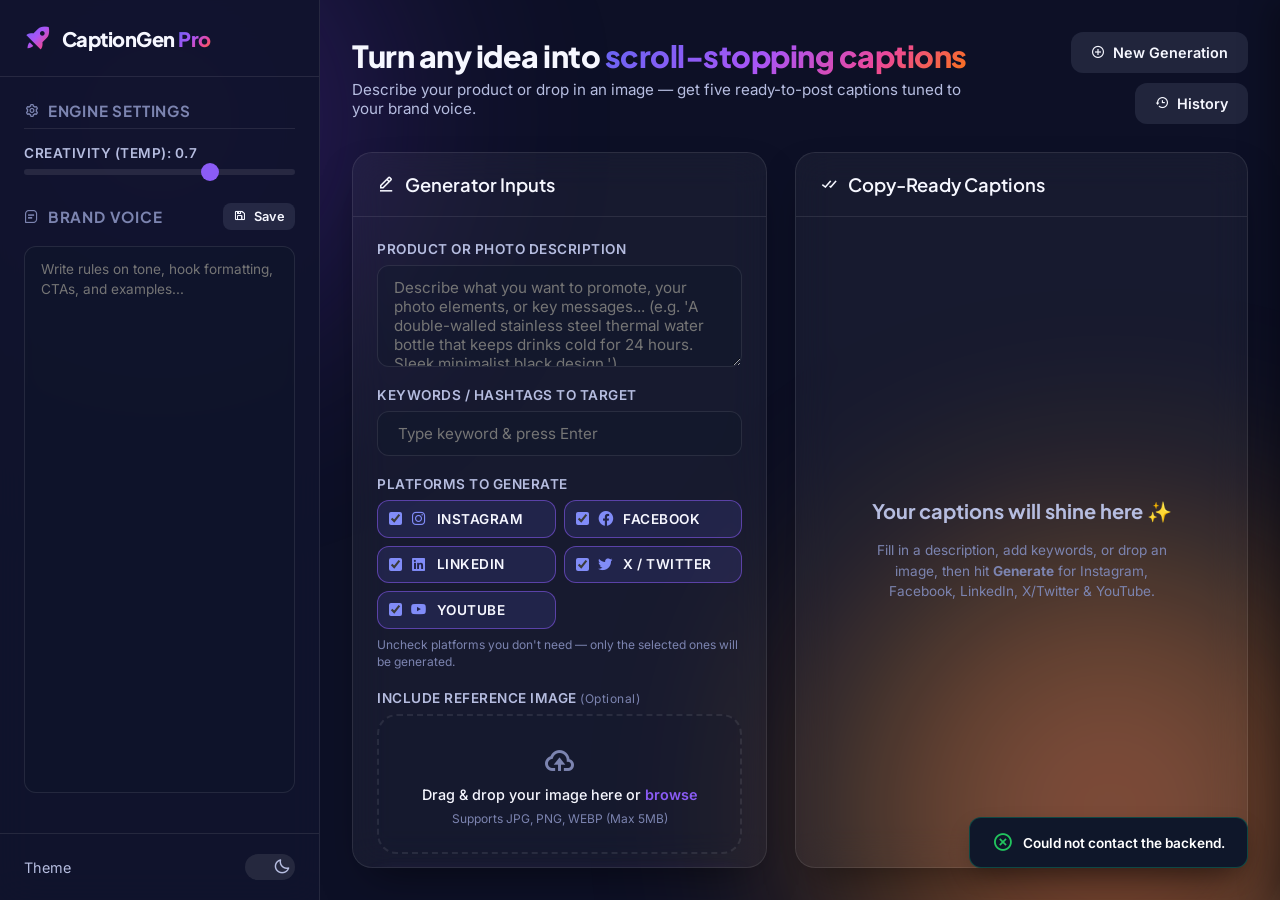
==== commit 50e23ae6: "Updtae" ====
--- a/static/index.html
+++ b/static/index.html
@@ -112,12 +112,12 @@
                                     <i class="bx bxl-linkedin-square"></i> LinkedIn
                                 </label>
                                 <label class="platform-option">
-                                    <input type="checkbox" class="platform-check" value="variation_1" checked>
-                                    <i class="bx bx-star"></i> Variation 1
-                                </label>
-                                <label class="platform-option">
-                                    <input type="checkbox" class="platform-check" value="variation_2" checked>
-                                    <i class="bx bx-bulb"></i> Variation 2
+                                    <input type="checkbox" class="platform-check" value="twitter" checked>
+                                    <i class="bx bxl-twitter"></i> X / Twitter
+                                </label>
+                                <label class="platform-option">
+                                    <input type="checkbox" class="platform-check" value="youtube" checked>
+                                    <i class="bx bxl-youtube"></i> YouTube
                                 </label>
                             </div>
                             <p class="platform-hint">Uncheck platforms you don't need — only the selected ones will be generated.</p>
@@ -165,7 +165,7 @@
                         <div class="output-placeholder" id="output-placeholder">
                             <i class="bx bx-magic-wand placeholder-icon"></i>
                             <h3>Your captions will shine here ✨</h3>
-                            <p>Fill in a description, add keywords, or drop an image, then hit <strong>Generate</strong> for Instagram, Facebook, LinkedIn &amp; two bonus variations.</p>
+                            <p>Fill in a description, add keywords, or drop an image, then hit <strong>Generate</strong> for Instagram, Facebook, LinkedIn, X/Twitter &amp; YouTube.</p>
                         </div>
 
                         <!-- Generation Loading Screen -->
@@ -187,8 +187,8 @@
                                 <button class="tab-btn active" data-platform="instagram"><i class="bx bxl-instagram"></i> Instagram</button>
                                 <button class="tab-btn" data-platform="facebook"><i class="bx bxl-facebook-circle"></i> Facebook</button>
                                 <button class="tab-btn" data-platform="linkedin"><i class="bx bxl-linkedin-square"></i> LinkedIn</button>
-                                <button class="tab-btn" data-platform="variation_1"><i class="bx bx-star"></i> Variation 1</button>
-                                <button class="tab-btn" data-platform="variation_2"><i class="bx bx-bulb"></i> Variation 2</button>
+                                <button class="tab-btn" data-platform="twitter"><i class="bx bxl-twitter"></i> X / Twitter</button>
+                                <button class="tab-btn" data-platform="youtube"><i class="bx bxl-youtube"></i> YouTube</button>
                             </div>
 
                             <!-- Tab Contents -->
@@ -236,31 +236,31 @@
                                     </button>
                                 </div>
 
-                                <div class="tab-pane" id="pane-variation_1">
-                                    <div class="caption-card-meta">
-                                        <span class="count-badge" id="char-count-variation_1">Characters: 0</span>
-                                        <span class="count-badge" id="hashtag-count-variation_1">Hashtags: 0</span>
-                                        <button class="btn btn-icon-small btn-edit-toggle" data-platform="variation_1" title="Edit text"><i class="bx bx-edit"></i> Edit</button>
-                                    </div>
-                                    <div class="caption-text-area">
-                                        <textarea id="text-variation_1" readonly class="caption-text-output"></textarea>
-                                    </div>
-                                    <button class="btn btn-success copy-single-btn" data-platform="variation_1">
-                                        <i class="bx bx-copy"></i> Copy Variation 1
-                                    </button>
-                                </div>
-
-                                <div class="tab-pane" id="pane-variation_2">
-                                    <div class="caption-card-meta">
-                                        <span class="count-badge" id="char-count-variation_2">Characters: 0</span>
-                                        <span class="count-badge" id="hashtag-count-variation_2">Hashtags: 0</span>
-                                        <button class="btn btn-icon-small btn-edit-toggle" data-platform="variation_2" title="Edit text"><i class="bx bx-edit"></i> Edit</button>
-                                    </div>
-                                    <div class="caption-text-area">
-                                        <textarea id="text-variation_2" readonly class="caption-text-output"></textarea>
-                                    </div>
-                                    <button class="btn btn-success copy-single-btn" data-platform="variation_2">
-                                        <i class="bx bx-copy"></i> Copy Variation 2
+                                <div class="tab-pane" id="pane-twitter">
+                                    <div class="caption-card-meta">
+                                        <span class="count-badge" id="char-count-twitter">Characters: 0</span>
+                                        <span class="count-badge" id="hashtag-count-twitter">Hashtags: 0</span>
+                                        <button class="btn btn-icon-small btn-edit-toggle" data-platform="twitter" title="Edit text"><i class="bx bx-edit"></i> Edit</button>
+                                    </div>
+                                    <div class="caption-text-area">
+                                        <textarea id="text-twitter" readonly class="caption-text-output"></textarea>
+                                    </div>
+                                    <button class="btn btn-success copy-single-btn" data-platform="twitter">
+                                        <i class="bx bx-copy"></i> Copy X / Twitter Post
+                                    </button>
+                                </div>
+
+                                <div class="tab-pane" id="pane-youtube">
+                                    <div class="caption-card-meta">
+                                        <span class="count-badge" id="char-count-youtube">Characters: 0</span>
+                                        <span class="count-badge" id="hashtag-count-youtube">Hashtags: 0</span>
+                                        <button class="btn btn-icon-small btn-edit-toggle" data-platform="youtube" title="Edit text"><i class="bx bx-edit"></i> Edit</button>
+                                    </div>
+                                    <div class="caption-text-area">
+                                        <textarea id="text-youtube" readonly class="caption-text-output"></textarea>
+                                    </div>
+                                    <button class="btn btn-success copy-single-btn" data-platform="youtube">
+                                        <i class="bx bx-copy"></i> Copy YouTube Description
                                     </button>
                                 </div>
                             </div>
--- a/static/styles.css
+++ b/static/styles.css
@@ -28,7 +28,8 @@
     --color-instagram: linear-gradient(45deg, #f9ce34, #ee2a7b, #6228d7);
     --color-facebook: #1877F2;
     --color-linkedin: #0077B5;
-    --color-variation: #ff5722;
+    --color-twitter: #1DA1F2;
+    --color-youtube: #FF0000;
 
     /* Layout Configs */
     --sidebar-width: 320px;
@@ -994,8 +995,8 @@
 .tab-btn.active[data-platform="instagram"] { border-color: #ee2a7b; color: #ee2a7b; }
 .tab-btn.active[data-platform="facebook"] { border-color: var(--color-facebook); color: var(--color-facebook); }
 .tab-btn.active[data-platform="linkedin"] { border-color: var(--color-linkedin); color: var(--color-linkedin); }
-.tab-btn.active[data-platform="variation_1"] { border-color: var(--color-variation); color: var(--color-variation); }
-.tab-btn.active[data-platform="variation_2"] { border-color: var(--color-variation); color: var(--color-variation); }
+.tab-btn.active[data-platform="twitter"] { border-color: var(--color-twitter); color: var(--color-twitter); }
+.tab-btn.active[data-platform="youtube"] { border-color: var(--color-youtube); color: var(--color-youtube); }
 
 .tabs-content {
     flex: 1;
